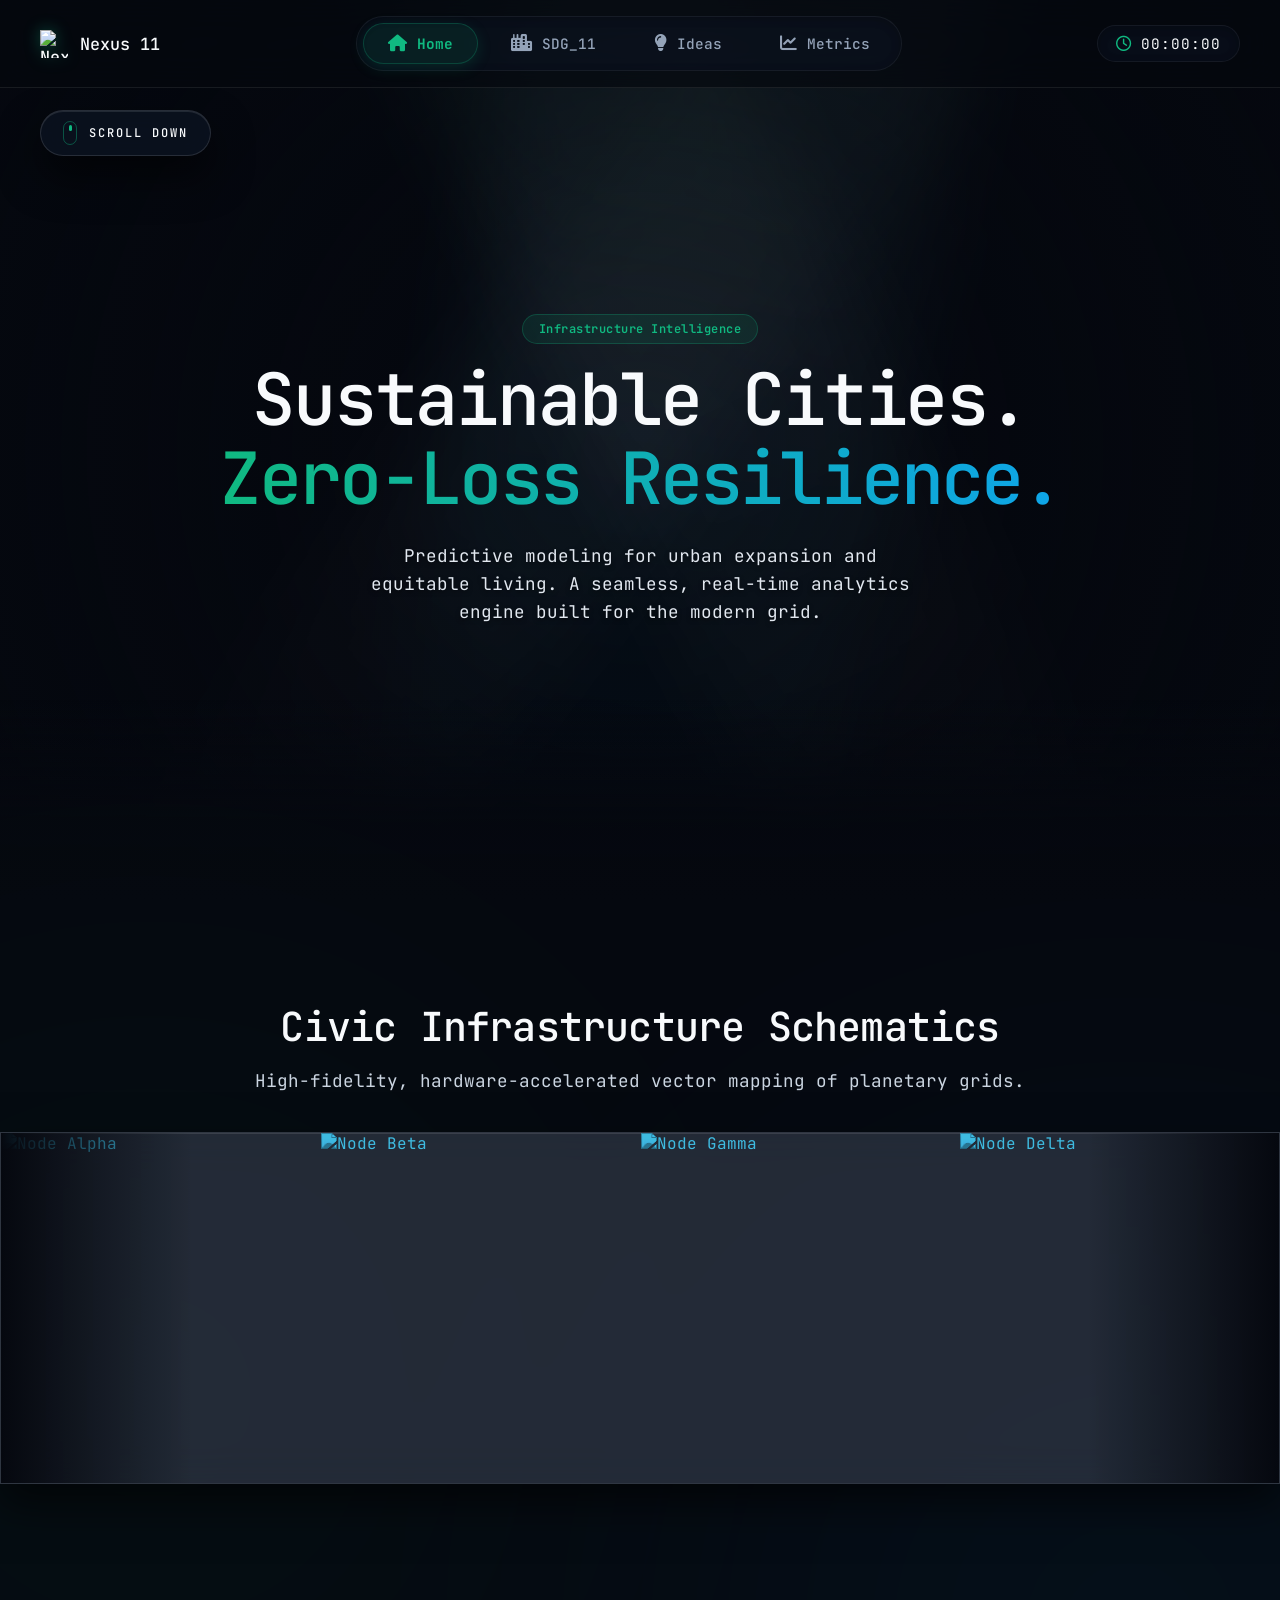
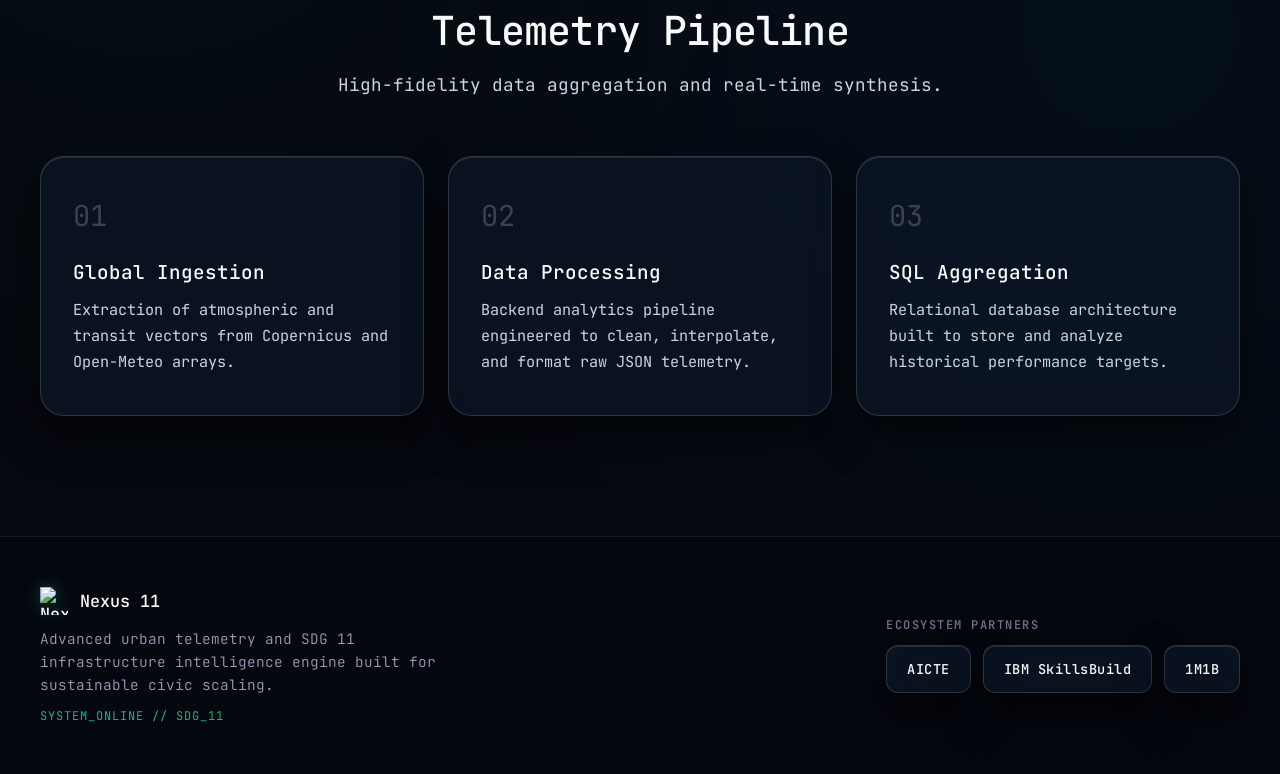
==== home.html @ c4102c4a "Add files via upload" ====
<!DOCTYPE html>
<html lang="en">
<head>
    <meta charset="UTF-8">
    <meta name="viewport" content="width=device-width, initial-scale=1.0">
    <title>Nexus 11 | Enterprise Analytics</title>
    <link rel="stylesheet" href="style.css">
    <link rel="stylesheet" href="home.css">
    <link href="https://fonts.googleapis.com/css2?family=Inter:wght@300;400;500;600&family=JetBrains+Mono:wght@300;400&display=swap" rel="stylesheet">
    <script src="https://unpkg.com/@studio-freight/lenis@1.0.42/dist/lenis.min.js"></script>
    <link rel="stylesheet" href="https://cdnjs.cloudflare.com/ajax/libs/font-awesome/6.4.2/css/all.min.css">
    <link rel="icon" type="image/x-icon" href="assets/N11-logo.ico">
</head>
<body>

    <!-- Layer 1: Parallax Image -->
    <div id="parallax-backdrop"></div>
    
    <!-- Layer 1.5: Volumetric Godrays -->
    <div class="godray-container">
        <div class="godray ray-1"></div>
        <div class="godray ray-2"></div>
        <div class="godray ray-3"></div>
    </div>
    
    <!-- Layer 2: Abstract Mesh Overlay -->
    <div class="animated-fallback-mesh"></div>
    
    <!-- Layer 3: Vignette Edge Darkening -->
    <div class="vignette-overlay"></div>


    <!-- Full-Width Fixed Navigation -->
<header class="fixed-nav-wrapper">
        <div class="top-nav">
            <div class="brand-logo">
                <!-- Replace src with your actual transparent logo file -->
                <img src="assets/N11-logo.png" alt="Nexus 11" class="brand-logo-img">
                <span>Nexus 11</span>
            </div>
            <nav class="nav-pills">
                <a class="active"><i class="fa-solid fa-house"></i> Home</a>
                <a href="sdg_11.html"><i class="fa-solid fa-city"></i> SDG_11</a>
                <a href="ideas.html"><i class="fa-solid fa-lightbulb"></i> Ideas</a>
                <a href="metrics.html"><i class="fa-solid fa-chart-line"></i> Metrics</a>
            </nav>
            <div class="nav-actions">
                <!-- Fluent Glass Clock -->
                <div class="fluent-clock">
                    <i class="fa-regular fa-clock"></i>
                    <span id="time-display" class="data-mono">00:00:00</span>
                </div>
            </div>
        </div>
    </header>

    <div class="app-container">
        <!-- Hero Section (100vh) -->
        <div class="hero-wrapper">
            
            <!-- Relocated Top-Left Scroll Indicator (Fluent Drop) -->
            <div class="hero-top-left-scroll">
                <div class="scroll-pill fluent-glass-panel">
                    <div class="scroll-drop-node">
                        <div class="scroll-drop-dot"></div>
                    </div>
                    <span>SCROLL DOWN</span>
                </div>
            </div>

            <main class="hero-section">
                <div class="fluent-badge mb-4">Infrastructure Intelligence</div>
                <h1 class="hero-typography">
                    Sustainable Cities.
                    <br><span class="text-gradient">Zero-Loss Resilience.</span>
                </h1>

                <p class="hero-subtext">Predictive modeling for urban expansion and equitable living. A seamless, real-time analytics engine built for the modern grid.</p>
            </main>

            <!-- Bottom shelf cleaned up -->
            <footer class="bottom-shelf" style="display: none;"></footer>
        </div>

        <!-- Expanded Analytics Content -->
        <div class="fluent-seamless-wrapper">
            <div class="fluent-ambient-light light-1"></div>
            <div class="fluent-ambient-light light-2"></div>
<!-- ==========================================
                 CIVIC VECTOR BLUEPRINTS (FULL WIDTH)
                 ========================================== -->
            <section class="fluent-smooth-section vector-blueprint-section">
                <div class="fluent-clean-header" style="margin-bottom: 40px;">
                    <h2>Civic Infrastructure Schematics</h2>
                    <p>High-fidelity, hardware-accelerated vector mapping of planetary grids.</p>
                </div>

                <!-- Non-rounded, edge-to-edge, non-interactive panel -->
                <div class="fluent-glass-panel vector-panel">
                    <div class="vector-strip">
                        <!-- Abstract Structural Vectors -->
                        <img src="https://cdn.pixabay.com/photo/2026/06/20/14/41/mohamed_hassan-jungle-10341915_640.png" alt="Node Alpha">
                        <img src="https://cdn.vectorstock.com/i/500p/55/79/night-city-skyline-vector-8255579.jpg" alt="Node Beta">
                        <img src="https://img.magnific.com/free-vector/desert-canyon-road-sunset_1308-165502.jpg?semt=ais_hybrid&w=740&q=80" alt="Node Gamma">
                        <img src="https://img.magnific.com/free-vector/modern-night-city-landscape-vector-background_1441-2835.jpg?semt=ais_hybrid&w=740&q=80" alt="Node Delta">
                    </div>
                    <!-- Smooth fade blending the edges into the background -->
                    <div class="vector-fade-edges"></div>
                </div>
            </section>

            <section class="fluent-smooth-section">
                <div class="fluent-clean-header">
                    <h2>Telemetry Pipeline</h2>
                    <p>High-fidelity data aggregation and real-time synthesis.</p>
                </div>

                <div class="fluent-card-grid">
                    <div class="fluent-glass-panel arch-card">
                        <div class="clean-icon">01</div>
                        <h4>Global Ingestion</h4>
                        <p>Extraction of atmospheric and transit vectors from Copernicus and Open-Meteo arrays.</p>
                    </div>
                    <div class="fluent-glass-panel arch-card">
                        <div class="clean-icon">02</div>
                        <h4>Data Processing</h4>
                        <p>Backend analytics pipeline engineered to clean, interpolate, and format raw JSON telemetry.</p>
                    </div>
                    <div class="fluent-glass-panel arch-card">
                        <div class="clean-icon">03</div>
                        <h4>SQL Aggregation</h4>
                        <p>Relational database architecture built to store and analyze historical performance targets.</p>
                    </div>
                </div>
            </section>

<!-- Full-Width Fluent Footer -->
        <footer class="fluent-master-footer">
            <div class="footer-inner-content">
                
                <!-- Left: Branding & Core Info -->
                <div class="footer-brand-column">
                    <div class="brand-logo" style="margin-bottom: 12px;">
                        <img src="assets/N11-logo.png" alt="Nexus 11 Logo" class="brand-logo-img">
                        <span>Nexus 11</span>
                    </div>
                    <p class="footer-tagline">Advanced urban telemetry and SDG 11 infrastructure intelligence engine built for sustainable civic scaling.</p>
                    <div class="footer-version data-mono">SYSTEM_ONLINE // SDG_11</div>
                </div>

                <!-- Right: All Four Ecosystem Logos -->
                <div class="footer-ecosystem-column">
                    <div class="ecosystem-group">
                        <span class="ecosystem-label">Ecosystem Partners</span>
                        <div class="logo-badge-grid">
                            <!-- AICTE Badge -->
                            <div class="fluent-glass-panel partner-badge" title = "AICTE">
                                <img src="assets/aicte-logo.png" alt="AICTE" class="footer-logo-img" onerror="this.style.display='none'; this.nextElementSibling.style.display='inline';">
                                <span class="badge-text data-mono fallback-text">AICTE</span>
                            </div>
                            <!-- IBM SkillsBuild Badge -->
                            <div class="fluent-glass-panel partner-badge" title = "IBM SkillsBuild">
                                <img src="assets/ibm-skillsbuild-logo.png" alt="IBM SkillsBuild" class="footer-logo-img" onerror="this.style.display='none'; this.nextElementSibling.style.display='inline';">
                                <span class="badge-text data-mono fallback-text">IBM SkillsBuild</span>
                            </div>
                            <!-- 1M1B Badge -->
                            <div class="fluent-glass-panel partner-badge" title = "1M1B">
                                <img src="assets/1m1b-logo.png" alt="1M1B" class="footer-logo-img" onerror="this.style.display='none'; this.nextElementSibling.style.display='inline';">
                                <span class="badge-text data-mono fallback-text">1M1B</span>
                            </div>
                        </div>
                    </div>
                </div>

            </div>
        </footer>
    </div>

    <!-- Premium Auth Modal -->
    <div id="api-modal" class="modal-overlay">
        <div class="fluent-glass-panel modal-panel">
            <h3>Authenticate Engine</h3>
            <p>Connect your analytics key to enable live generative processing.</p>
            <input type="password" id="api-key-input" class="glass-input" placeholder="API Key..." autocomplete="off">
            <div class="modal-actions">
                <button id="cancel-api" class="glass-btn-secondary">Cancel</button>
                <button id="save-api" class="glass-btn-primary">Authorize</button>
            </div>
        </div>
    </div>

    <script src="script.js"></script>
</body>
</html>
---- style.css ----
/* --- Global Resets & Premium Typography --- */
* {
    margin: 0; padding: 0; box-sizing: border-box;
}

/* Enforce Monospace globally (Protects FontAwesome 'i' tags) */
*:not(i):not(.fa-solid):not(.fas) {
    font-family: 'JetBrains Mono', 'Courier New', monospace !important;
}

body, html {
    background-color: #05080f; /* Slightly richer dark base */
    color: #f8fafc;
    overflow-x: hidden;
}

@import url('https://fonts.googleapis.com/css2?family=Bebas+Neue&display=swap');

@font-face {
  font-family: 'Neue Machina'; 
  src: url('fonts/NeueMachina/NeueMachina-Regular.woff2') format('woff2'), 
       url('fonts/NeueMachina/NeueMachina-Regular.woff') format('woff'),   
       url('fonts/NeueMachina/NeueMachina-Regular.ttf') format('truetype'); 
  font-weight: normal;
  font-style: normal;
  font-display: swap; 
}

/* Apply Neue Machina to all major headers across the site */
.hero-typography,
.hero-typography span,
.fluent-clean-header h2,
.fluent-case-info h3,
.modal-panel h3 {
    font-family: 'Neue Machina', -apple-system, sans-serif !important;
    letter-spacing: -0.04em;
}

/* Redundant now, but kept for targeted safety */
.data-mono { font-family: 'JetBrains Mono', monospace !important; }

.text-gradient {
    background: linear-gradient(90deg, #10b981 0%, #0ea5e9 100%);
    -webkit-background-clip: text;
    -webkit-text-fill-color: transparent;
}
.highlight-text { color: #10b981 !important; }
.mb-2 { margin-bottom: 8px; }
.mb-4 { margin-bottom: 16px; }

/* --- Volumetric Godrays --- */
.godray-container {
    position: fixed;
    top: -10%; left: 0; right: 0; height: 120vh;
    z-index: 1;
    pointer-events: none;
    overflow: hidden;
    mix-blend-mode: screen;
}

.godray {
    position: absolute;
    top: -20%;
    height: 150%;
    filter: blur(40px); /* Tighter blur for clearer light beams */
    transform-origin: top center;
    opacity: 0.4; /* Reduced opacity so it doesn't wash out text */
    animation: godrayDrift 15s ease-in-out infinite alternate;
}

.ray-1 { 
    left: 20%; width: 300px; --angle: -25deg;
    background: linear-gradient(to bottom, rgba(16, 185, 129, 0.3) 0%, rgba(255,255,255,0.1) 40%, transparent 100%);
    transform: rotate(-25deg); 
}
.ray-2 { 
    left: 45%; width: 450px; --angle: 10deg;
    background: linear-gradient(to bottom, rgba(255, 255, 255, 0.2) 0%, rgba(14, 165, 233, 0.1) 50%, transparent 100%);
    transform: rotate(10deg); animation-delay: -5s; 
}
.ray-3 { 
    left: 75%; width: 250px; --angle: 35deg;
    background: linear-gradient(to bottom, rgba(16, 185, 129, 0.15) 0%, rgba(255,255,255,0.08) 60%, transparent 100%);
    transform: rotate(35deg); animation-delay: -10s;
}

@keyframes godrayDrift {
    0% { transform: rotate(var(--angle, 10deg)) scaleY(1); opacity: 0.3; }
    100% { transform: rotate(calc(var(--angle, 10deg) + 5deg)) scaleY(1.1); opacity: 0.5; }
}

/* Subtle edge darkening */
.vignette-overlay {
    position: fixed; inset: 0; z-index: 2; pointer-events: none;
    background: radial-gradient(circle at center, rgba(5,8,15,0) 0%, rgba(5,8,15,0.85) 100%);
}

/* --- App Layout Flow --- */
.app-container { position: relative; z-index: 10; padding-top: 80px; }

.hero-wrapper {
    min-height: calc(100vh - 80px);
    display: flex; flex-direction: column;
}

/* --- Master Fluent Glass Class (FIXED FOR CLARITY) --- */
.fluent-glass-panel {
    background: rgba(15, 23, 42, 0.5); /* Solidified background color for high text contrast */
    backdrop-filter: blur(16px); /* Removed extreme 40px blur and saturate */
    -webkit-backdrop-filter: blur(16px);
    border: 1px solid rgba(255, 255, 255, 0.1); /* Slightly more visible border */
    border-radius: 24px;
    box-shadow: 0 10px 30px rgba(0,0,0,0.3), inset 0 1px 0 rgba(255,255,255,0.05);
    transition: transform 0.3s ease, border-color 0.3s ease, background 0.3s ease;
}

/* --- Fixed Top Navigation --- */
.fixed-nav-wrapper {
    position: fixed;
    top: 0; left: 0; right: 0;
    width: 100%;
    z-index: 100;
    background: rgba(5, 8, 15, 0.65); /* Cleaner, darker nav bar */
    backdrop-filter: blur(20px);
    -webkit-backdrop-filter: blur(20px);
    border-bottom: 1px solid rgba(255, 255, 255, 0.08);
    display: flex;
    justify-content: center;
}
.top-nav {
    display: flex; justify-content: space-between; align-items: center;
    width: 100%; max-width: 1400px; padding: 16px 40px;
}
/* --- Brand Logo Updates --- */
.brand-logo { 
    display: flex; 
    align-items: center; 
    gap: 12px; 
    font-weight: 500; 
    font-size: 1.05rem; 
}

.brand-logo-img {
    width: 28px;
    height: 28px;
    object-fit: contain;
    /* Optional: adds a subtle glow behind your transparent logo */
    filter: drop-shadow(0 0 8px rgba(16, 185, 129, 0.4));
}
.logo-icon { width: 16px; height: 16px; background: #10b981; border-radius: 50%; box-shadow: 0 0 12px rgba(16,185,129,0.5);}

/* --- Floating Fluent Navigation Pills --- */
.nav-pills { 
    display: flex; 
    gap: 8px; 
    background: rgba(15, 23, 42, 0.4); /* Adds a track behind the pills */
    padding: 6px; 
    border-radius: 50px; 
    border: 1px solid rgba(255,255,255,0.05);
    box-shadow: inset 0 2px 10px rgba(0,0,0,0.2);
}

.nav-pills a { 
    display: flex;
    align-items: center;
    gap: 10px; /* Spacing between icon and text */
    color: #94a3b8; 
    text-decoration: none; 
    font-size: 0.9rem; 
    padding: 10px 24px; 
    border-radius: 50px; 
    transition: all 0.4s cubic-bezier(0.16, 1, 0.3, 1); /* Fluent Apple-like easing */
    font-weight: 500;
    border: 1px solid transparent;
}

.nav-pills a i {
    font-size: 1.05rem;
    transition: transform 0.4s cubic-bezier(0.16, 1, 0.3, 1), color 0.4s ease;
}

/* Hover State - Soft lift and icon color pop */
.nav-pills a:hover { 
    background: rgba(255,255,255,0.06); 
    color: #f8fafc; 
}

.nav-pills a:hover i {
    transform: translateY(-2px); /* Gentle floating effect for the icon */
    color: #10b981;
}

/* Active State - Premium Emerald Glow */
.nav-pills a.active { 
    background: rgba(16, 185, 129, 0.1);
    font-weight: bold;
    color: #10b981; 
    border: 1px solid rgba(16, 185, 129, 0.25);
    box-shadow: 0 4px 15px rgba(16, 185, 129, 0.15);
}

.nav-pills a.active i {
    color: #10b981;
}

/* Tactile click effect */
.nav-pills a:active {
    transform: scale(0.95);
}
/* --- Nav Actions & Fluent Clock --- */
.nav-actions { 
    display: flex; 
    align-items: center; 
    gap: 20px; 
}

.fluent-clock {
    display: flex;
    align-items: center;
    gap: 10px;
    background: rgba(15, 23, 42, 0.4);
    border: 1px solid rgba(255, 255, 255, 0.05);
    padding: 8px 18px;
    border-radius: 50px;
    box-shadow: inset 0 2px 10px rgba(0, 0, 0, 0.2);
    transition: all 0.3s ease;
}

.fluent-clock i {
    color: #10b981;
    font-size: 0.95rem;
}

.fluent-clock span {
    color: #f8fafc;
    font-size: 0.9rem;
    letter-spacing: 1px;
}

.fluent-clock:hover {
    background: rgba(255, 255, 255, 0.06);
    border-color: rgba(16, 185, 129, 0.3);
    box-shadow: 0 4px 15px rgba(16, 185, 129, 0.15);
}
/* Elegant Buttons */
.glass-btn-primary { background: #f8fafc; color: #050505; border: none; padding: 14px 28px; border-radius: 12px; font-weight: 500; cursor: pointer; transition: 0.3s; box-shadow: 0 4px 15px rgba(255,255,255,0.1); }
.glass-btn-primary:hover { background: #10b981; color: #fff; transform: translateY(-2px); box-shadow: 0 10px 25px rgba(16,185,129,0.3); }
.glass-btn-secondary { background: rgba(255,255,255,0.08); color: #f8fafc; border: 1px solid rgba(255,255,255,0.15); padding: 10px 24px; border-radius: 100px; cursor: pointer; transition: 0.2s; font-weight: 500;}
.glass-btn-secondary:hover { background: rgba(255,255,255,0.15); }

/* Inputs (Filters completely removed for crispness) */
.glass-input { 
    flex-grow: 1; padding: 16px 24px; border-radius: 12px; 
    background: rgba(0,0,0,0.5); /* Solid transparent black for high contrast */
    border: 1px solid rgba(255,255,255,0.15); 
    color: #fff; font-size: 1rem; outline: none; transition: 0.3s; 
    width: 100%; box-sizing: border-box;
}
.glass-input:focus { background: rgba(0,0,0,0.7); border-color: #10b981; box-shadow: 0 0 0 3px rgba(16,185,129,0.15); }

/* --- Hero Section --- */
.hero-section {
    flex-grow: 1; display: flex; flex-direction: column; justify-content: center; align-items: center; text-align: center;
    padding: 0 20px; position: relative; z-index: 10;
}

.hero-typography { font-size: 4.5rem; font-weight: 500; line-height: 1.1; max-width: 900px; margin: 0 0 24px 0; letter-spacing: -0.03em; }
.hero-subtext { font-size: 1.1rem; color: #e2e8f0; max-width: 550px; margin: 0 0 40px 0; line-height: 1.6; font-weight: 400; text-shadow: 0 2px 4px rgba(0,0,0,0.5); }

.fluent-badge { 
    display: inline-block; font-size: 0.75rem; color: #10b981; letter-spacing: 0.5px; 
    font-weight: 600; background: rgba(16,185,129,0.1); padding: 6px 16px; 
    border-radius: 50px; border: 1px solid rgba(16,185,129,0.25); 
}

/* --- Hero Bottom Shelf --- */
.bottom-shelf {
    padding: 0 40px 40px 40px; 
    display: flex; 
    justify-content: space-between; 
    align-items: flex-end;
    margin-top: auto; 
    max-width: 1400px; 
    margin-inline: auto; 
    width: 100%;
    position: relative; 
    z-index: 10;
}
.metric-card { width: 320px; padding: 24px; }
.card-header { display: flex; justify-content: space-between; font-size: 0.9rem; color: #cbd5e1; margin-bottom: 20px; font-weight: 500; }
.card-header .trend { color: #10b981; font-weight: 600;}
.stat-highlight { font-size: 1.1rem; color: #f8fafc; margin-bottom: 14px; font-weight: 500; }
.progress-track { height: 4px; background: rgba(0,0,0,0.4); border-radius: 10px; overflow: hidden; }
.progress-fill { height: 100%; background: #10b981; border-radius: 10px;}
.sub-desc { font-size: 0.9rem; color: #cbd5e1; line-height: 1.5; font-weight: 400;}

.scroll-indicator { 
    position: absolute; left: 50%; bottom: 40px; transform: translateX(-50%);
    display: flex; flex-direction: column; align-items: center; gap: 12px; color: #94a3b8; font-size: 0.75rem; letter-spacing: 1px; text-transform: uppercase; animation: float 3s ease-in-out infinite; font-weight: 600;
}
.scroll-line { width: 1px; height: 50px; background: linear-gradient(to bottom, #94a3b8, transparent); }
@keyframes float { 0%, 100% { transform: translateX(-50%) translateY(0); } 50% { transform: translateX(-50%) translateY(10px); } }

/* --- Seamless Fluent Content Area --- */
.fluent-seamless-wrapper {
    position: relative; z-index: 20;
    background-color: #05080f;
    padding: 100px 40px 0 40px; 
}
.fluent-seamless-wrapper::before {
    content: ''; position: absolute;
    top: -200px; left: 0; right: 0; height: 200px;
    background: linear-gradient(180deg, rgba(5,8,15,0) 0%, rgba(5,8,15,0.9) 60%, #05080f 100%);
    pointer-events: none;
}

.fluent-ambient-light { position: absolute; border-radius: 50%; filter: blur(200px); opacity: 0.05; pointer-events: none; }
.light-1 { width: 700px; height: 700px; background: #10b981; top: 10%; left: -200px; }
.light-2 { width: 900px; height: 900px; background: #0ea5e9; bottom: 20%; right: -300px; }

.fluent-smooth-section { max-width: 1200px; margin: 0 auto 120px auto; width: 100%; position: relative; z-index: 10; }

.fluent-clean-header { margin-bottom: 60px; text-align: center; display: flex; flex-direction: column; align-items: center; gap: 16px; }
.fluent-clean-header h2 { margin: 0; font-size: 2.5rem; font-weight: 500; color: #f8fafc; letter-spacing: -0.02em; }
.fluent-clean-header p { margin: 0; color: #cbd5e1; font-size: 1.1rem; font-weight: 400;}

.case-study-layout { display: grid; grid-template-columns: 1.2fr 1fr; gap: 0; overflow: hidden; padding: 0;}
.fluent-case-info { padding: 60px; display: flex; flex-direction: column; justify-content: center; }

.fluent-live-indicator { display: inline-flex; align-items: center; gap: 10px; background: rgba(0,0,0,0.3); color: #f8fafc; padding: 8px 16px; border-radius: 50px; font-size: 0.85rem; margin-bottom: 24px; border: 1px solid rgba(255,255,255,0.1); width: max-content; font-weight: 500;}
.pulse-dot { width: 8px; height: 8px; background: #10b981; border-radius: 50%; box-shadow: 0 0 12px #10b981; animation: fluentPulse 2s infinite; }
@keyframes fluentPulse { 0%, 100% { opacity: 1; transform: scale(1); } 50% { opacity: 0.4; transform: scale(1.4); } }

.fluent-case-info h3 { font-size: 2.2rem; margin: 0 0 16px 0; color: #f8fafc; font-weight: 500; letter-spacing: -0.02em;}
.fluent-case-info p { color: #cbd5e1; line-height: 1.8; font-size: 1.05rem; margin-bottom: 40px; font-weight: 400;}

.fluent-metrics-clean { display: flex; gap: 40px; }
.clean-metric { display: flex; flex-direction: column; gap: 8px; }
.clean-metric span { font-size: 0.85rem; color: #94a3b8; font-weight: 500; }
.clean-metric strong { font-size: 1.6rem; color: #f8fafc; font-weight: 500; }
.clean-metric strong.warn { color: #facc15; }
.clean-metric strong.opt { color: #10b981; }

/* Abstract Glass Node Visualizer */
.fluent-glass-visualizer {
    background: radial-gradient(circle at center, rgba(255,255,255,0.03) 0%, transparent 80%);
    position: relative; display: flex; justify-content: center; align-items: center; min-height: 400px;
    border-left: 1px solid rgba(255,255,255,0.05);
}
.glass-ripple-1, .glass-ripple-2 { position: absolute; border-radius: 50%; border: 1px solid rgba(255,255,255,0.08); top: 50%; left: 50%; transform: translate(-50%, -50%); }
.glass-ripple-1 { width: 220px; height: 220px; animation: rippleOut 4s infinite linear; }
.glass-ripple-2 { width: 220px; height: 220px; animation: rippleOut 4s infinite linear 2s; }
.glass-node-core { position: relative; width: 16px; height: 16px; background: #10b981; border-radius: 50%; box-shadow: 0 0 30px #10b981; z-index: 2; }
.glass-node-label { position: absolute; bottom: 40px; color: #cbd5e1; font-size: 0.85rem; background: rgba(0,0,0,0.6); padding: 8px 20px; border-radius: 50px; backdrop-filter: blur(10px); border: 1px solid rgba(255,255,255,0.1); font-weight: 500;}
@keyframes rippleOut { 0% { width: 0; height: 0; opacity: 1; } 100% { width: 350px; height: 350px; opacity: 0; } }

/* Architecture Grid */
.fluent-card-grid { display: grid; grid-template-columns: repeat(3, 1fr); gap: 24px; }
.fluent-card-grid .arch-card { padding: 40px 32px; }
.clean-icon { font-size: 1.8rem; color: #fff; opacity: 0.2; font-weight: 400; margin-bottom: 24px; font-family: 'JetBrains Mono', monospace;}
.arch-card h4 { margin: 0 0 12px 0; color: #f8fafc; font-size: 1.2rem; font-weight: 500; }
.arch-card p { margin: 0; color: #cbd5e1; font-size: 0.95rem; line-height: 1.7; font-weight: 400;}

.interactive-glass-card { cursor: pointer; }
.interactive-glass-card:hover { background: rgba(30, 41, 59, 0.6); border-color: rgba(255, 255, 255, 0.2); transform: translateY(-6px); box-shadow: 0 20px 40px rgba(0,0,0,0.4); }

.fluent-clean-footer {
    display: flex; justify-content: space-between; align-items: center; max-width: 1200px; margin: 0 auto;
    border-top: 1px solid rgba(255,255,255,0.1); padding: 40px 0 60px 0; font-size: 0.9rem; color: #94a3b8; font-weight: 500;
}

/* --- Premium Auth Modal --- */
.modal-overlay {
    position: fixed; inset: 0; z-index: 200; display: flex; justify-content: center; align-items: center;
    background: rgba(5, 8, 15, 0.8); backdrop-filter: blur(8px); -webkit-backdrop-filter: blur(8px);
    opacity: 0; visibility: hidden; transition: opacity 0.3s ease;
}
.modal-overlay.active { opacity: 1; visibility: visible; }
.modal-panel { width: 440px; padding: 40px; text-align: center; }
.modal-panel h3 { margin: 0 0 12px 0; font-weight: 500; font-size: 1.5rem;}
.modal-panel p { color: #cbd5e1; font-size: 0.95rem; margin-bottom: 30px; line-height: 1.6; font-weight: 400;}
.modal-actions { display: flex; gap: 12px; justify-content: center; margin-top: 25px; }


/* --- Full-Width Master Fluent Footer --- */
.fluent-master-footer {
    position: relative;
    z-index: 20;
    width: 100vw;
    margin-left: calc(-50vw + 50%);
    background: rgba(5, 8, 15, 0.95);
    backdrop-filter: blur(25px);
    -webkit-backdrop-filter: blur(25px);
    border-top: 1px solid rgba(255, 255, 255, 0.08);
    margin-top: 80px;
    padding-bottom: 0; /* Eliminates dead gap below */
}

.footer-inner-content {
    max-width: 1400px;
    margin: 0 auto;
    padding: 50px 40px; /* Tighter, balanced padding */
    display: flex;
    justify-content: space-between;
    align-items: center;
    gap: 40px;
}

/* Left Brand Column */
.footer-brand-column {
    max-width: 400px;
}

.footer-tagline {
    font-size: 0.9rem;
    color: #94a3b8;
    line-height: 1.6;
    margin-bottom: 12px;
    font-weight: 300;
}

.footer-version {
    font-size: 0.75rem;
    color: #10b981;
    letter-spacing: 1px;
}

/* Right Ecosystem Column */
.footer-ecosystem-column {
    display: flex;
    gap: 30px;
    align-items: center;
}

.ecosystem-group {
    display: flex;
    flex-direction: column;
    gap: 12px;
}

.ecosystem-label {
    font-size: 0.75rem;
    color: #64748b;
    text-transform: uppercase;
    letter-spacing: 1.5px;
    font-weight: 600;
}

.logo-badge-grid {
    display: flex;
    gap: 12px;
    flex-wrap: wrap;
}

.partner-badge {
    padding: 12px 20px;
    border-radius: 12px;
    background: rgba(255, 255, 255, 0.03);
    border: 1px solid rgba(255, 255, 255, 0.08);
    display: flex;
    align-items: center;
    justify-content: center;
    min-height: 48px;
    transition: all 0.3s cubic-bezier(0.16, 1, 0.3, 1);
}

.partner-badge:hover {
    background: rgba(255, 255, 255, 0.07);
    border-color: rgba(16, 185, 129, 0.3);
    transform: translateY(-2px);
}

.featured-badge {
    background: rgba(16, 185, 129, 0.08);
    border-color: rgba(16, 185, 129, 0.25);
}

/* Image styling for logos with smooth fallback text if images load later */
.footer-logo-img {
    max-height: 24px;
    width: auto;
    object-fit: contain;
    filter: brightness(0.9);
}

.fallback-text {
    display: none; /* Hidden by default, shows only if image fails */
    font-size: 0.85rem;
    color: #f8fafc;
    font-weight: 500;
    letter-spacing: 0.5px;
}

/* Responsive Footer Layout */
@media (max-width: 900px) {
    .footer-inner-content {
        flex-direction: column;
        gap: 30px;
        padding: 40px 24px;
        align-items: flex-start;
    }
}





/* ==========================================
   MASTER MOBILE RESPONSIVE ADJUSTMENTS
   (Standard Tailwind Breakpoints)
   ========================================== */

/* --- lg: Tablet Landscape & Small Laptops (max-width: 1024px) --- */
@media (max-width: 1024px) {
    .hero-typography { font-size: 3.5rem; }
    .bottom-shelf { padding: 0 20px 30px 20px; }
    .ideas-container { padding-top: 120px; }
    .case-study-layout, .attribution-card, .certificate-split-card { gap: 30px; }
}

/* --- md: Tablet Portrait & Large Phones (max-width: 768px) --- */
@media (max-width: 768px) {
    /* Navigation Adjustments */
    .top-nav { flex-direction: column; gap: 16px; padding: 16px 20px; }
    .nav-pills { flex-wrap: wrap; justify-content: center; }
    .nav-actions { margin-top: 4px; }
    
    /* Hero Adjustments */
    .hero-wrapper { min-height: auto; padding-top: 140px; padding-bottom: 60px; }
    .hero-typography { font-size: 2.8rem; }
    .hero-subtext { font-size: 1rem; }
    .bottom-shelf { flex-direction: column; align-items: center; gap: 30px; position: static; }
    .metric-card { width: 100%; max-width: 400px; }
    .scroll-indicator { position: relative; bottom: 0; margin-top: 20px; }
    
    /* Global Section Adjustments */
    .fluent-seamless-wrapper { padding: 60px 20px 0 20px; }
    .fluent-clean-header h2 { font-size: 2rem; text-align: center; }
    .case-study-layout, .attribution-card, .certificate-split-card { grid-template-columns: 1fr; }
    .fluent-case-info { padding: 40px 24px; text-align: center; align-items: center; }
    .fluent-metrics-clean { flex-direction: column; gap: 20px; align-items: center; }
    
    /* Framework Modal Adjustments */
    .fluent-framework-modal { top: 140px; } /* Clears the stacked nav */
    .framework-header { padding: 24px; flex-direction: column; gap: 16px; align-items: flex-start; }
    .framework-header h2 { font-size: 1.8rem; }
    .framework-body { padding: 24px; }
    .concept-card, .concept-card.reverse-layout { flex-direction: column; }
    .concept-media { width: 100%; height: 250px; }
    .concept-details { width: 100%; padding: 30px 24px; }
    .concept-details h3 { font-size: 1.6rem; }
    
    /* Footer Adjustments */
    .footer-inner-content { flex-direction: column; text-align: center; align-items: center; gap: 40px; }
    .footer-brand-column { align-items: center; display: flex; flex-direction: column; }
    .logo-badge-grid { justify-content: center; }
}

/* --- sm: Mobile Landscape & Standard Phones (max-width: 640px) --- */
@media (max-width: 640px) {
    /* Typography & Core UI */
    .hero-typography { font-size: 2.2rem; }
    .fluent-badge { font-size: 0.65rem; padding: 6px 12px; }
    .nav-pills a { padding: 8px 16px; font-size: 0.8rem; }
    .nav-pills a i { font-size: 0.9rem; }
    .fluent-clock { padding: 6px 16px; }
    .fluent-clock span { font-size: 0.8rem; }
    
    /* AI Attribution Specifics */
    .logo-group { flex-direction: column; gap: 16px; }
    .logo-group .divider { width: 50px; height: 1px; }
    .ibm-logo-placeholder, .watsonx-logo-placeholder, .mistral-logo-placeholder { font-size: 1.5rem; justify-content: center; }
    .attribution-specs { padding: 24px; }
    .capabilities-grid { grid-template-columns: 1fr; gap: 12px; }
    
    /* Cards & Modals */
    .solutions-grid { gap: 20px; }
    .solution-content { padding: 20px; }
    .framework-header h2 { font-size: 1.5rem; }
    .concept-details h3 { font-size: 1.4rem; }
}

/* --- xs: Small Mobile Devices (max-width: 475px) --- */
@media (max-width: 475px) {
    /* Extreme Shrink */
    .brand-logo { font-size: 0.9rem; }
    .brand-logo-img { width: 22px; height: 22px; }
    .hero-typography { font-size: 1.8rem; }
    .fluent-clean-header h2 { font-size: 1.5rem; }
    .fluent-clean-header p { font-size: 0.9rem; }
    
    .solution-content h3 { font-size: 1.1rem; }
    .solution-link { font-size: 0.75rem; }
    
    .cert-split-details h3 { font-size: 1.4rem; }
    .cert-verify-btn { padding: 12px 20px; font-size: 0.85rem; width: 100%; justify-content: center; }
    .spec-row { flex-direction: column; align-items: flex-start; gap: 4px; }
    
    /* Hide scroll indicator entirely on smallest screens to save space */
    .scroll-indicator { display: none; }
}

/* --- Bottom Shelf Visibility & Contrast Fixes --- */
.metric-card {
    background: rgba(10, 15, 30, 0.85) !important; /* Richer, more opaque glass background */
    border: 1px solid rgba(255, 255, 255, 0.15) !important;
    box-shadow: 0 15px 40px rgba(0, 0, 0, 0.6), inset 0 1px 0 rgba(255, 255, 255, 0.1) !important;
    backdrop-filter: blur(20px);
    -webkit-backdrop-filter: blur(20px);
}

.card-header span,
.stat-highlight {
    color: #f8fafc !important; /* Pure high-contrast white text */
    text-shadow: 0 1px 3px rgba(0, 0, 0, 0.8);
}

.scroll-indicator {
    color: #f8fafc !important; /* Brighter scroll text */
    text-shadow: 0 1px 4px rgba(0, 0, 0, 0.9);
}

.scroll-line {
    background: linear-gradient(to bottom, #10b981, transparent) !important; /* Emerald glowing indicator line */
    box-shadow: 0 0 10px rgba(16, 185, 129, 0.5);
}
---- home.css ----
/* ==========================================
   URBAN VECTOR BLUEPRINTS (INDEX.HTML)
   ========================================== */
/* --- Fixed Parallax Background --- */
#parallax-backdrop {
    position: fixed;
    top: -15vh;
    left: -10vw;
    width: 120vw;
    height: 130vh;
    z-index: 0;
    background-color: #05080f;
    background-image: url('assets/356582.jpg');
    background-repeat: no-repeat;
    background-position: center center;
    background-size: cover;
    opacity: 0.4; /* Slightly brighter background */
    pointer-events: none;
    will-change: transform;
}
/* Force the section to break out of all parent padding/containers to hit the true screen edges */
.vector-blueprint-section {
    width: 100vw !important;
    max-width: 100vw !important;
    margin-left: calc(-50vw + 50%) !important;
    margin-bottom: 120px !important;
}

/* Override the fluent-glass-panel to make it sharp and flush */
.vector-panel {
    padding: 0 !important;
    border-radius: 0 !important; /* Non-rounded */
    border-left: none;
    border-right: none;
    pointer-events: none; /* Disables all mouse interaction (no hover, no drag) */
    position: relative;
    overflow: hidden;
    background: transparent;
    box-shadow: 0 20px 50px rgba(0, 0, 0, 0.5);
}

/* The grid that holds the images */
.vector-strip {
    display: flex;
    width: 100%;
    gap: 1px; /* Creates ultra-thin sharp grid lines between images */
    background: rgba(255, 255, 255, 0.1); 
}

/* Image styling & Vector Filtering */
.vector-strip img {
    flex: 1;
    width: 25%;
    height: 350px;
    object-fit: cover;
    /* This filter chain turns standard structural photos into dark-mode, cyan-tinted blueprint vectors */
    filter: grayscale(100%) contrast(1.4) brightness(0.6) sepia(1) hue-rotate(150deg) saturate(3);
    opacity: 0.85;
}

/* Fluent edge blending so the harsh edges melt into the dark background */
.vector-fade-edges {
    position: absolute;
    inset: 0;
    /* Fades from solid background color on the edges to transparent in the center */
    background: linear-gradient(90deg, #05080f 0%, transparent 15%, transparent 85%, #05080f 100%);
    z-index: 2;
}

/* Responsive constraints for smaller screens */
@media (max-width: 1000px) {
    .vector-strip img {
        height: 200px;
    }
    .vector-fade-edges {
        background: linear-gradient(90deg, #05080f 0%, transparent 5%, transparent 95%, #05080f 100%);
    }
}

/* --- High-Contrast Glass Fix for Visibility --- */
.fluent-glass-panel {
    background: rgba(13, 22, 38, 0.75) !important; /* Increased opacity from 0.5 to 0.75 */
    backdrop-filter: blur(20px);
    -webkit-backdrop-filter: blur(20px);
    border: 1px solid rgba(255, 255, 255, 0.15) !important; /* Sharper border */
    box-shadow: 0 20px 40px rgba(0, 0, 0, 0.6), inset 0 1px 0 rgba(255, 255, 255, 0.1);
}

/* --- Fluent Drop Top-Left Scroll Indicator --- */
.hero-top-left-scroll {
    position: absolute;
    top: 110px; 
    left: 40px;
    z-index: 15;
}

.scroll-pill {
    display: inline-flex;
    align-items: center;
    gap: 12px;
    padding: 10px 22px;
    border-radius: 50px;
    background: rgba(13, 22, 38, 0.65) !important;
    border: 1px solid rgba(255, 255, 255, 0.12) !important;
    backdrop-filter: blur(16px);
}

.scroll-pill span {
    font-size: 0.75rem;
    color: #f8fafc;
    letter-spacing: 2px;
    font-weight: 500;
}

/* Fluent Drop Animation Node */
.scroll-drop-node {
    position: relative;
    width: 14px;
    height: 24px;
    border: 1px solid rgba(16, 185, 129, 0.4);
    border-radius: 10px;
    display: flex;
    justify-content: center;
    align-items: flex-start;
    padding-top: 3px;
}

.scroll-drop-dot {
    width: 3px;
    height: 6px;
    background: #10b981;
    border-radius: 2px;
    animation: fluentDropAnim 2s cubic-bezier(0.15, 0.41, 0.69, 0.94) infinite;
}

@keyframes fluentDropAnim {
    0% { transform: translateY(0); opacity: 1; }
    70% { transform: translateY(10px); opacity: 0; }
    100% { transform: translateY(0); opacity: 0; }
}

@media (max-width: 768px) {
    .hero-top-left-scroll {
        top: 95px;
        left: 20px;
    }
}
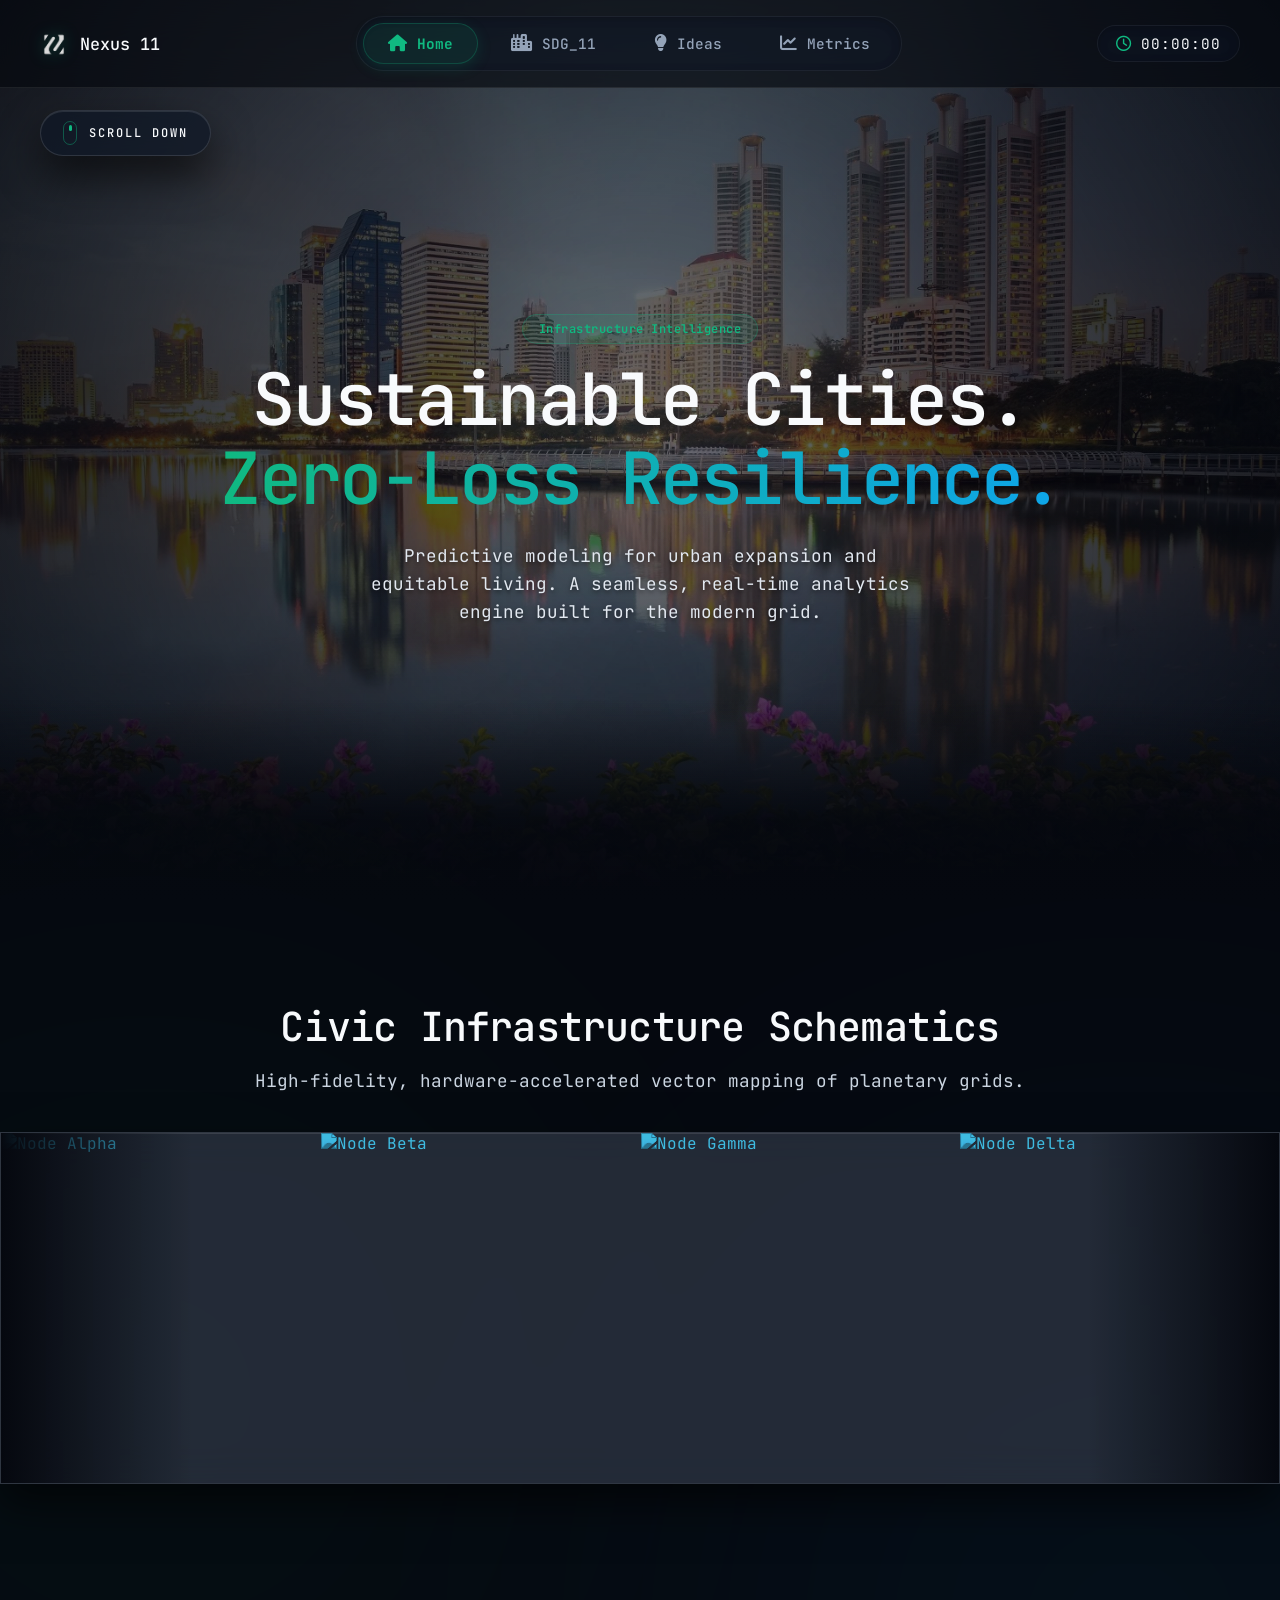
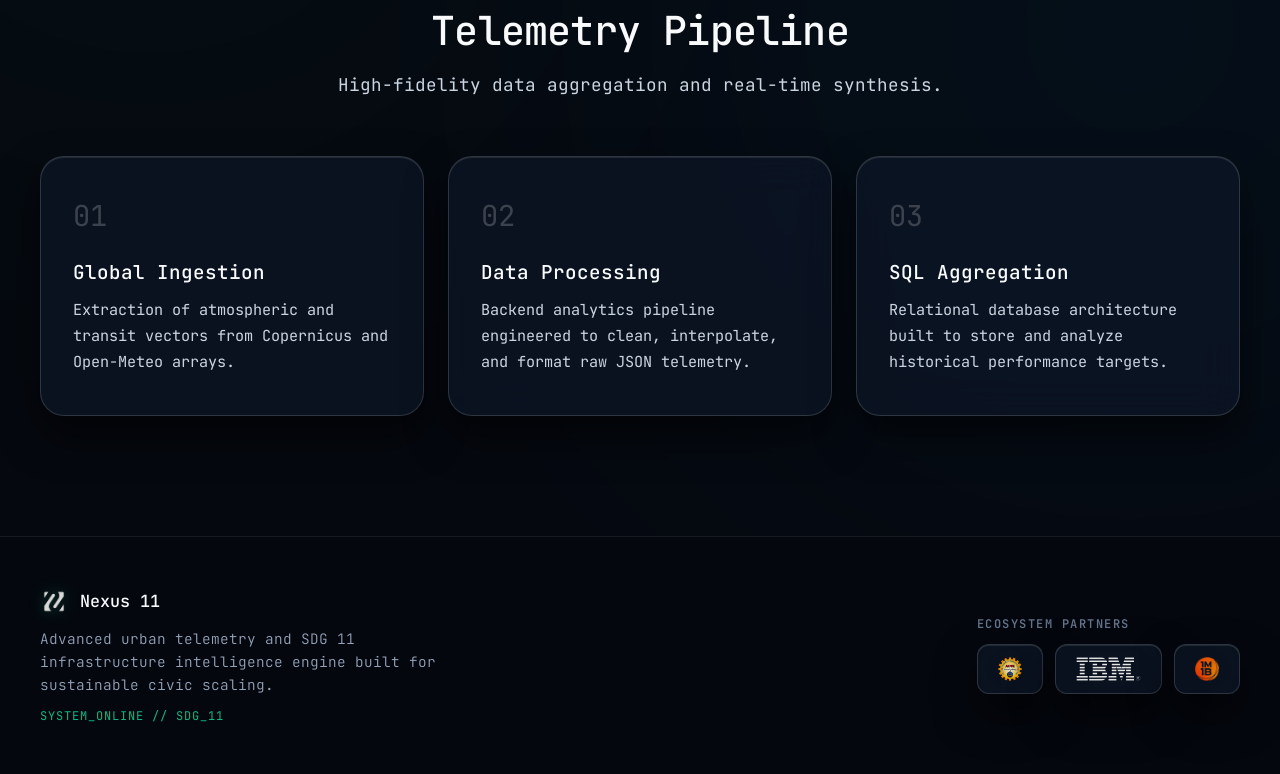
==== commit 3d4b79b8: "Add files via upload" ====
--- a/home.html
+++ b/home.html
@@ -9,7 +9,7 @@
     <link href="https://fonts.googleapis.com/css2?family=Inter:wght@300;400;500;600&family=JetBrains+Mono:wght@300;400&display=swap" rel="stylesheet">
     <script src="https://unpkg.com/@studio-freight/lenis@1.0.42/dist/lenis.min.js"></script>
     <link rel="stylesheet" href="https://cdnjs.cloudflare.com/ajax/libs/font-awesome/6.4.2/css/all.min.css">
-    <link rel="icon" type="image/x-icon" href="assets/N11-logo.ico">
+    <link rel="icon" type="image/gif" href="assets/N11-logo.png" />
 </head>
 <body>
 
--- a/style.css
+++ b/style.css
@@ -623,4 +623,93 @@
 .scroll-line {
     background: linear-gradient(to bottom, #10b981, transparent) !important; /* Emerald glowing indicator line */
     box-shadow: 0 0 10px rgba(16, 185, 129, 0.5);
+}
+
+
+
+
+
+/* --- Fluent Audit Modal Architecture --- */
+.audit-metrics-grid {
+    display: grid;
+    grid-template-columns: 1fr 1fr;
+    gap: 16px;
+    margin-bottom: 24px;
+}
+
+.metric-glass {
+    background: rgba(255, 255, 255, 0.03);
+    border: 1px solid rgba(255, 255, 255, 0.08);
+    border-radius: 16px;
+    padding: 16px;
+    display: flex;
+    align-items: center;
+    gap: 14px;
+    transition: all 0.3s ease;
+}
+
+.metric-glass.full-width {
+    grid-column: 1 / -1;
+    flex-direction: column;
+    align-items: flex-start;
+    gap: 10px;
+}
+
+.metric-glass i {
+    font-size: 24px;
+    color: var(--accent);
+    padding: 10px;
+    background: rgba(0, 229, 255, 0.1);
+    border-radius: 12px;
+}
+
+.m-data {
+    display: flex;
+    flex-direction: column;
+    gap: 4px;
+}
+
+.m-label {
+    font-size: 0.75rem;
+    color: var(--text-secondary);
+    text-transform: uppercase;
+    letter-spacing: 0.05em;
+}
+
+.m-value {
+    font-family: 'JetBrains Mono', monospace;
+    font-size: 0.95rem;
+    color: var(--text-primary);
+    font-weight: 500;
+}
+
+/* Fluent Progress Track */
+.fluent-progress-track {
+    width: 100%;
+    height: 6px;
+    background: rgba(255, 255, 255, 0.05);
+    border-radius: 10px;
+    overflow: hidden;
+    position: relative;
+}
+
+.fluent-progress-fill {
+    height: 100%;
+    width: 0%;
+    background: var(--accent);
+    box-shadow: 0 0 10px var(--accent);
+    border-radius: 10px;
+    transition: width 0.4s cubic-bezier(0.16, 1, 0.3, 1);
+}
+
+.m-status {
+    font-family: 'JetBrains Mono', monospace;
+    font-size: 0.8rem;
+    color: var(--text-secondary);
+}
+
+/* Scanning Animation Mode */
+.metric-glass.scanning {
+    border-color: rgba(0, 229, 255, 0.4);
+    box-shadow: 0 0 20px rgba(0, 229, 255, 0.1);
 }
